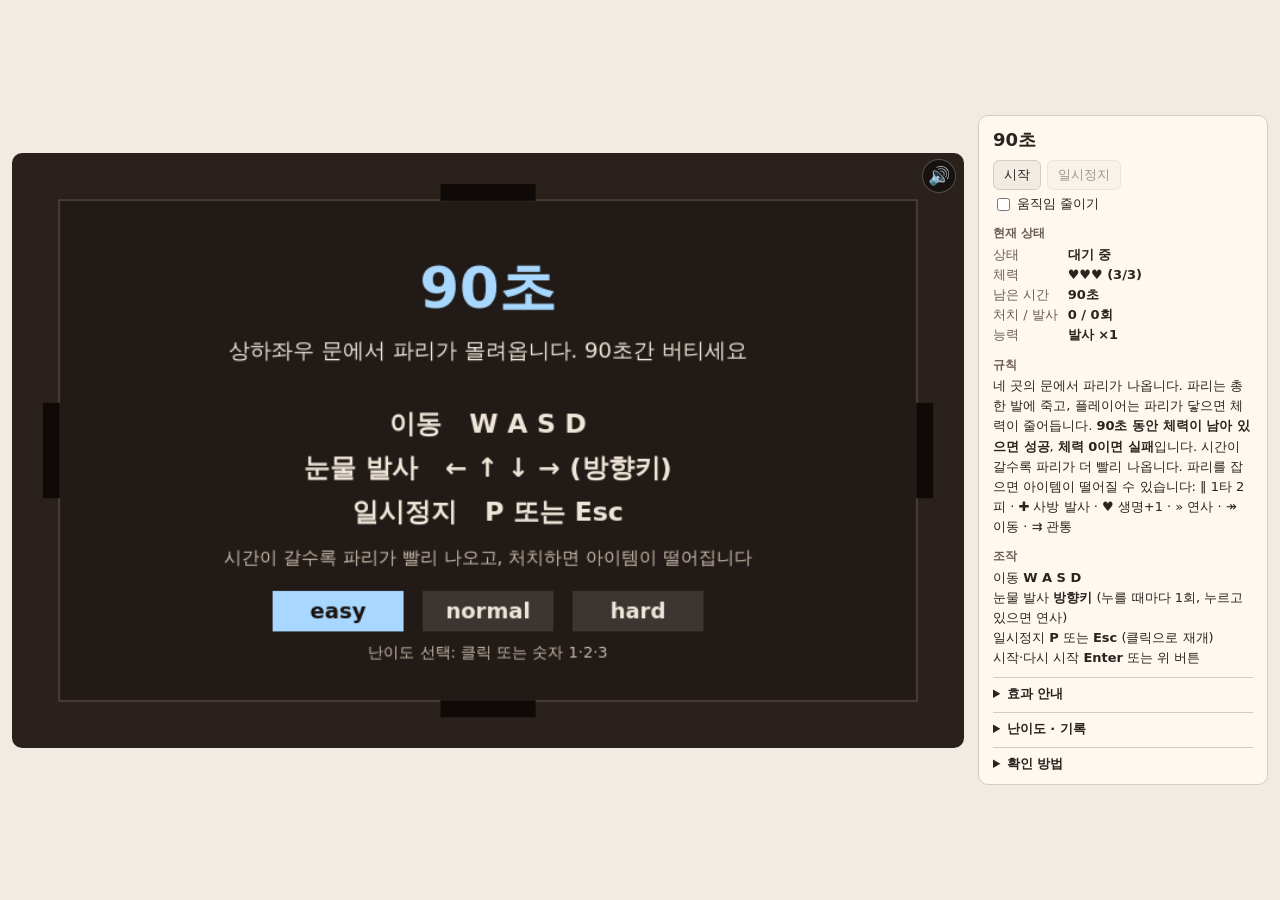
==== isaac-lite.html @ cf0ffa38 "miniGame 제작" ====
<!DOCTYPE html>
<html lang="ko">
<head>
<meta charset="utf-8">
<meta name="viewport" content="width=device-width, initial-scale=1, viewport-fit=cover">
<link rel="stylesheet" href="style.css">
<title>90초 – 아이작 라이트</title>
</head>
<body>
<main class="wrap">
<div class="stage"><div class="cw"><canvas id="c" width="800" height="500" aria-label="90초 게임 화면"></canvas><button id="bMute" type="button" aria-pressed="false">🔊</button></div></div>
<aside>
  <h1>90초</h1>
  <div class="row"><button id="bStart">시작</button><button id="bPause" disabled>일시정지</button></div>
  <div class="row"><label><input type="checkbox" id="rm">움직임 줄이기</label></div>
  <p id="note" role="status"></p>
  <h2>현재 상태</h2>
  <dl>
    <dt>상태</dt><dd id="st" aria-live="polite">대기 중</dd>
    <dt>체력</dt><dd id="hp"></dd>
    <dt>남은 시간</dt><dd id="tm"></dd>
    <dt>처치 / 발사</dt><dd id="kl"></dd>
    <dt>능력</dt><dd id="pw"></dd>
  </dl>
  <h2>규칙</h2>
  <p>네 곳의 문에서 파리가 나옵니다. 파리는 총 한 발에 죽고, 플레이어는 파리가 닿으면 체력이 줄어듭니다. <b>90초 동안 체력이 남아 있으면 성공</b>, <b>체력 0이면 실패</b>입니다. 시간이 갈수록 파리가 더 빨리 나옵니다. 파리를 잡으면 아이템이 떨어질 수 있습니다: ‖ 1타 2피 · ✚ 사방 발사 · ♥ 생명+1 · » 연사 · ↠ 이동 · ⇉ 관통</p>
  <h2>조작</h2>
  <p>이동 <b>W A S D</b><br>눈물 발사 <b>방향키</b> (누를 때마다 1회, 누르고 있으면 연사)<br>일시정지 <b>P</b> 또는 <b>Esc</b> (클릭으로 재개)<br>시작·다시 시작 <b>Enter</b> 또는 위 버튼</p>
  <details><summary>효과 안내</summary>
    <p>소리·흔들림은 아래 3가지 사건에서만 나옵니다. ① 피격: 낮은 소리 + 화면 흔들림 ② 아이템 획득: 높은 소리 ③ 성공/실패: 끝 소리. 이동·발사에는 효과가 없습니다. 게임 화면 우측 상단 스피커 버튼은 소리를 즉시 끄고 켜며, 움직임 줄이기는 흔들림·깜빡임을 즉시 멈춥니다.</p></details>
  <details><summary>난이도 · 기록</summary>
    <div class="row"><label>난이도
      <select id="spd"></select></label></div>
    <p>easy·normal·hard로 나눠지며, 난이도가 높아질 수록 파리가 더 많이, 더 빠르게 나옵니다. 판이 끝나면 기록이 자동 저장됩니다(이 브라우저에만 저장, 개인정보 없음). 진행 중에는 값을 바꿀 수 없습니다.</p>
    <table id="sum"></table>
    <pre id="recent"></pre>
    <button id="bClear">기록 지우기</button></details>
  <details><summary>확인 방법</summary>
    <p>① 어디로: 이 페이지 주소를 시크릿 창에서 엽니다(로그인 없음).<br>② 3단계: 1) Enter 또는 시작 버튼 2) WASD로 피하고 방향키로 쏘기 3) 90초 버티기 또는 체력 0까지 플레이<br>③ 통과: 상태 칸이 “성공” 또는 “실패”로 바뀌고 기록 표에 한 판이 추가됩니다.<br>④ 안 될 때: 화면에 “일시정지”가 보이면 P·Esc·클릭으로 재개합니다. 키가 안 먹으면 게임 화면을 한 번 클릭합니다. 저장값이 손상되면 위쪽에 빨간 안내가 보이고 기본값으로 시작합니다.</p></details>
</aside>
</main>
<script src="script.js"></script>
</body>
</html>
---- style.css ----
:root{--bg:#f1ebe3;--fg:#2a2320;--pn:#fff8ef;--ln:#d8cbbb;--mu:#6b5d52;--ac:#1f62b0;box-sizing:border-box;padding-top:env(safe-area-inset-top,0px);padding-bottom:env(safe-area-inset-bottom,0px)}
@media (prefers-color-scheme: dark){:root:not([data-theme="light"]){--bg:#17120f;--fg:#efe6da;--pn:#241c17;--ln:#43372e;--mu:#b5a698;--ac:#8ec9ff}}
:root[data-theme="dark"]{--bg:#17120f;--fg:#efe6da;--pn:#241c17;--ln:#43372e;--mu:#b5a698;--ac:#8ec9ff}
html,body{margin:0;height:100%;background:var(--bg);color:var(--fg);font:13px/1.55 system-ui,-apple-system,"Malgun Gothic",sans-serif}
.wrap{box-sizing:border-box;height:100%;display:flex;gap:14px;padding:12px;align-items:center;justify-content:center}
.stage{flex:1 1 0;min-width:0;display:flex;justify-content:center}
.cw{position:relative;width:min(100%,calc((100vh - 24px)*1.6))}
canvas{width:100%;aspect-ratio:8/5;height:auto;display:block;border-radius:10px;cursor:pointer;touch-action:none}
#bMute{position:absolute;top:6px;right:8px;width:34px;height:34px;padding:0;font-size:18px;line-height:1;border-radius:50%;background:rgba(0,0,0,.45);border-color:rgba(255,255,255,.25)}
aside{flex:0 0 290px;max-height:100%;overflow-y:auto;box-sizing:border-box;background:var(--pn);border:1px solid var(--ln);border-radius:10px;padding:10px 14px}
h1{font-size:18px;margin:0 0 6px}
h2{font-size:12px;margin:10px 0 2px;color:var(--mu)}
p{margin:0}
.row{display:flex;gap:6px;flex-wrap:wrap;margin:4px 0}
button,select{font:inherit;color:var(--fg);background:var(--bg);border:1px solid var(--ln);border-radius:6px;padding:4px 10px;cursor:pointer}
button:disabled{opacity:.45;cursor:default}
label{display:inline-flex;align-items:center;gap:4px;margin-right:8px}
dl{display:grid;grid-template-columns:auto 1fr;gap:0 10px;margin:0}
dt{color:var(--mu)}dd{margin:0;font-weight:600}
details{margin-top:8px;border-top:1px solid var(--ln);padding-top:6px}
summary{cursor:pointer;font-weight:600}
table{border-collapse:collapse;width:100%;font-size:12px}
td,th{border:1px solid var(--ln);padding:1px 4px;text-align:center}
pre{margin:4px 0;white-space:pre-wrap;font:12px/1.5 inherit}
#note{color:#c0392b;min-height:0}
@media (max-width:820px){.wrap{flex-direction:column;height:auto;align-items:stretch}canvas{width:100%}aside{flex:none;max-height:none}}
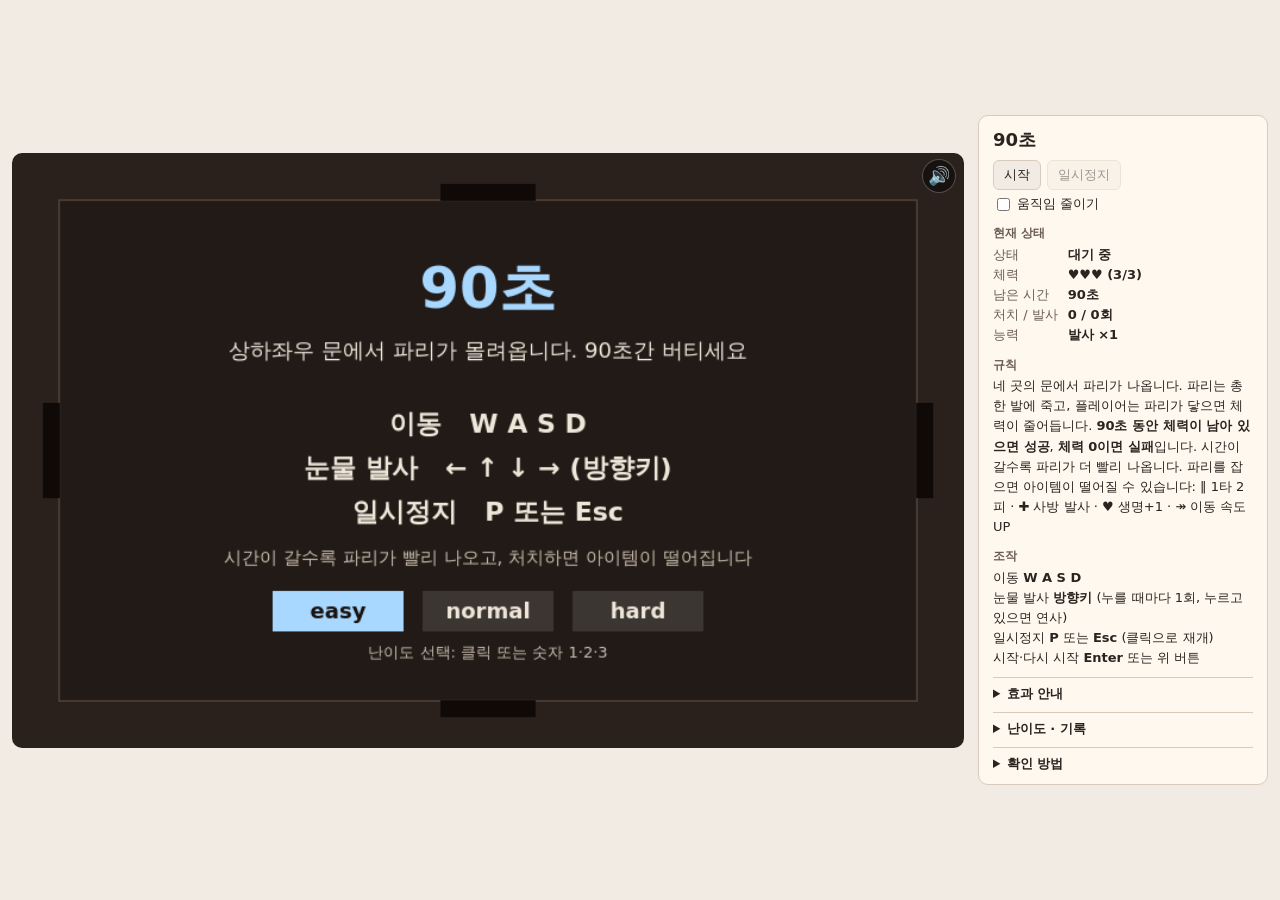
==== commit ad95f045: "밸런스 조정 : 관통과 눈물 발사 속도 아이템 추가." ====
--- a/isaac-lite.html
+++ b/isaac-lite.html
@@ -23,7 +23,7 @@
     <dt>능력</dt><dd id="pw"></dd>
   </dl>
   <h2>규칙</h2>
-  <p>네 곳의 문에서 파리가 나옵니다. 파리는 총 한 발에 죽고, 플레이어는 파리가 닿으면 체력이 줄어듭니다. <b>90초 동안 체력이 남아 있으면 성공</b>, <b>체력 0이면 실패</b>입니다. 시간이 갈수록 파리가 더 빨리 나옵니다. 파리를 잡으면 아이템이 떨어질 수 있습니다: ‖ 1타 2피 · ✚ 사방 발사 · ♥ 생명+1 · » 연사 · ↠ 이동 · ⇉ 관통</p>
+  <p>네 곳의 문에서 파리가 나옵니다. 파리는 총 한 발에 죽고, 플레이어는 파리가 닿으면 체력이 줄어듭니다. <b>90초 동안 체력이 남아 있으면 성공</b>, <b>체력 0이면 실패</b>입니다. 시간이 갈수록 파리가 더 빨리 나옵니다. 파리를 잡으면 아이템이 떨어질 수 있습니다: ‖ 1타 2피 · ✚ 사방 발사 · ♥ 생명+1 · ↠ 이동 속도 UP</p>
   <h2>조작</h2>
   <p>이동 <b>W A S D</b><br>눈물 발사 <b>방향키</b> (누를 때마다 1회, 누르고 있으면 연사)<br>일시정지 <b>P</b> 또는 <b>Esc</b> (클릭으로 재개)<br>시작·다시 시작 <b>Enter</b> 또는 위 버튼</p>
   <details><summary>효과 안내</summary>
@@ -31,7 +31,7 @@
   <details><summary>난이도 · 기록</summary>
     <div class="row"><label>난이도
       <select id="spd"></select></label></div>
-    <p>easy·normal·hard로 나눠지며, 난이도가 높아질 수록 파리가 더 많이, 더 빠르게 나옵니다. 판이 끝나면 기록이 자동 저장됩니다(이 브라우저에만 저장, 개인정보 없음). 진행 중에는 값을 바꿀 수 없습니다.</p>
+    <p>easy·normal·hard로 나눠지며, 난이도가 높아질 수록 파리가 더 많이, 더 빠르게 나옵니다. 판이 끝나면 기록이 자동 저장됩니다(이 브라우저에만 저장, 개인정보 없음). 일시정지(Esc 또는 P) 중에도 난이도를 바꿀 수 있습니다.</p>
     <table id="sum"></table>
     <pre id="recent"></pre>
     <button id="bClear">기록 지우기</button></details>
